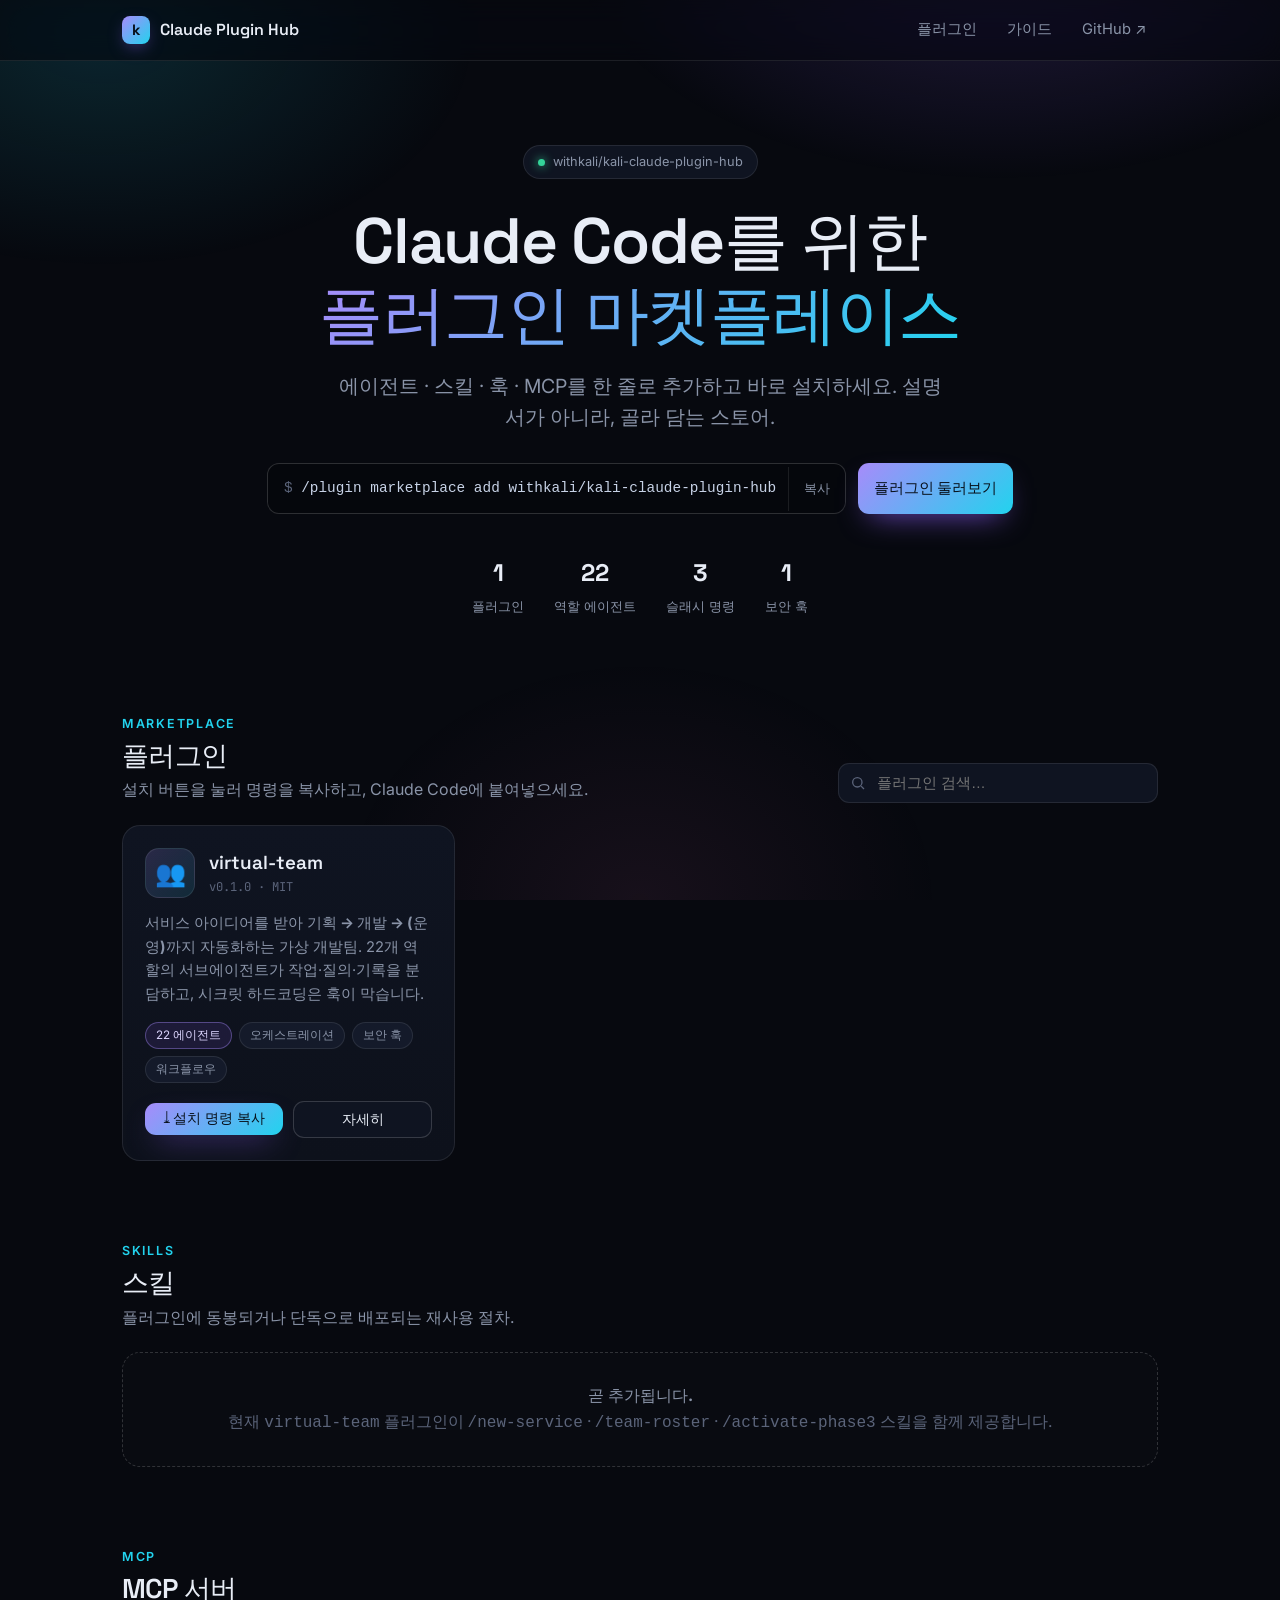
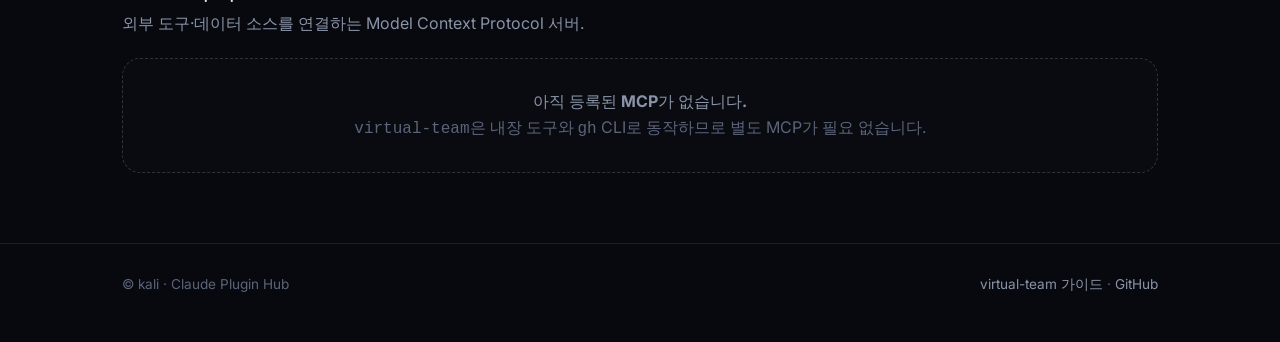
==== docs/index.html @ 9f3d1ddd "redesign docs into a polished plugin-marketplace site - shared dark store theme (hero, cards, badges" ====
<!DOCTYPE html>
<html lang="ko">
<head>
<meta charset="UTF-8" />
<meta name="viewport" content="width=device-width, initial-scale=1.0" />
<title>Claude Plugin Hub · kali</title>
<meta name="description" content="Claude Code용 플러그인 · 스킬 · MCP 마켓플레이스. 한 줄로 추가하고 바로 설치하세요." />
<link rel="preconnect" href="https://fonts.googleapis.com" />
<link rel="preconnect" href="https://fonts.gstatic.com" crossorigin />
<link href="https://fonts.googleapis.com/css2?family=Inter:wght@400;500;600&family=Space+Grotesk:wght@500;600;700&family=JetBrains+Mono:wght@400;500&display=swap" rel="stylesheet" />
<link rel="stylesheet" href="assets/styles.css" />
</head>
<body>

<nav class="nav">
  <div class="container nav-inner">
    <a class="brand" href="index.html"><span class="logo">k</span> Claude Plugin Hub</a>
    <div class="nav-links">
      <a href="#plugins">플러그인</a>
      <a href="virtual-team.html">가이드</a>
      <a href="https://github.com/withkali/kali-claude-plugin-hub" target="_blank" rel="noopener">GitHub ↗</a>
    </div>
  </div>
</nav>

<header class="hero">
  <div class="container">
    <span class="eyebrow"><span class="dot"></span> withkali/kali-claude-plugin-hub</span>
    <h1>Claude Code를 위한<br /><span class="grad">플러그인 마켓플레이스</span></h1>
    <p class="lead">에이전트 · 스킬 · 훅 · MCP를 한 줄로 추가하고 바로 설치하세요. 설명서가 아니라, 골라 담는 스토어.</p>
    <div class="hero-cta">
      <div class="cmd">
        <code>/plugin marketplace add withkali/kali-claude-plugin-hub</code>
        <button class="copy" data-copy="/plugin marketplace add withkali/kali-claude-plugin-hub">복사</button>
      </div>
      <a class="btn btn-primary" href="#plugins">플러그인 둘러보기</a>
    </div>
    <div class="stats">
      <div class="stat"><b>1</b><span>플러그인</span></div>
      <div class="stat"><b>22</b><span>역할 에이전트</span></div>
      <div class="stat"><b>3</b><span>슬래시 명령</span></div>
      <div class="stat"><b>1</b><span>보안 훅</span></div>
    </div>
  </div>
</header>

<main>
  <section class="block" id="plugins">
    <div class="container">
      <div class="section-head">
        <div>
          <div class="label">Marketplace</div>
          <h2>플러그인</h2>
          <p>설치 버튼을 눌러 명령을 복사하고, Claude Code에 붙여넣으세요.</p>
        </div>
        <div class="search">
          <svg width="16" height="16" viewBox="0 0 24 24" fill="none" stroke="currentColor" stroke-width="2"><circle cx="11" cy="11" r="7"/><path d="m21 21-4.3-4.3"/></svg>
          <input id="plugin-search" type="text" placeholder="플러그인 검색…" />
        </div>
      </div>

      <div class="grid">
        <article class="card" data-search="virtual-team 가상 개발팀 기획 디자인 개발 인프라 배포 테스트 장애 에이전트 오케스트레이션 보안">
          <div class="card-top">
            <div class="card-icon">👥</div>
            <div class="card-title">
              <span class="name">virtual-team</span>
              <span class="ver">v0.1.0 · MIT</span>
            </div>
          </div>
          <p class="desc">서비스 아이디어를 받아 <strong>기획 → 개발 → (운영)</strong>까지 자동화하는 가상 개발팀. 22개 역할의 서브에이전트가 작업·질의·기록을 분담하고, 시크릿 하드코딩은 훅이 막습니다.</p>
          <div class="tags">
            <span class="tag accent">22 에이전트</span>
            <span class="tag">오케스트레이션</span>
            <span class="tag">보안 훅</span>
            <span class="tag">워크플로우</span>
          </div>
          <div class="card-actions">
            <button class="btn btn-primary btn-sm" data-copy="/plugin install virtual-team@kali-claude-plugin-hub">⤓ 설치 명령 복사</button>
            <a class="btn btn-sm" href="virtual-team.html">자세히</a>
          </div>
        </article>
      </div>

      <div id="no-results" class="empty fade-hidden" style="margin-top:18px;">검색 결과가 없습니다.</div>
    </div>
  </section>

  <section class="block">
    <div class="container">
      <div class="section-head">
        <div>
          <div class="label">Skills</div>
          <h2>스킬</h2>
          <p>플러그인에 동봉되거나 단독으로 배포되는 재사용 절차.</p>
        </div>
      </div>
      <div class="empty"><b>곧 추가됩니다.</b><br />현재 <code>virtual-team</code> 플러그인이 <code>/new-service</code> · <code>/team-roster</code> · <code>/activate-phase3</code> 스킬을 함께 제공합니다.</div>
    </div>
  </section>

  <section class="block">
    <div class="container">
      <div class="section-head">
        <div>
          <div class="label">MCP</div>
          <h2>MCP 서버</h2>
          <p>외부 도구·데이터 소스를 연결하는 Model Context Protocol 서버.</p>
        </div>
      </div>
      <div class="empty"><b>아직 등록된 MCP가 없습니다.</b><br /><code>virtual-team</code>은 내장 도구와 <code>gh</code> CLI로 동작하므로 별도 MCP가 필요 없습니다.</div>
    </div>
  </section>
</main>

<footer>
  <div class="container footer-inner">
    <span>© kali · Claude Plugin Hub</span>
    <span><a href="virtual-team.html">virtual-team 가이드</a> · <a href="https://github.com/withkali/kali-claude-plugin-hub" target="_blank" rel="noopener">GitHub</a></span>
  </div>
</footer>

<script src="assets/app.js"></script>
</body>
</html>
---- docs/assets/styles.css ----
/* kali-claude-plugin-hub — marketplace theme */
:root {
  --bg: #07090f;
  --bg-soft: #0d111b;
  --surface: #0f1421;
  --surface-2: #141a2a;
  --border: rgba(255,255,255,0.09);
  --border-strong: rgba(255,255,255,0.16);
  --fg: #e8edf6;
  --muted: #8a94a8;
  --faint: #5b647a;
  --accent: #8b5cf6;
  --accent-2: #22d3ee;
  --accent-3: #f472b6;
  --grad: linear-gradient(135deg, #a78bfa 0%, #22d3ee 100%);
  --grad-soft: linear-gradient(135deg, rgba(167,139,250,.18), rgba(34,211,238,.12));
  --ok: #34d399;
  --radius: 18px;
  --radius-sm: 11px;
  --shadow: 0 18px 50px -20px rgba(0,0,0,.7);
  --maxw: 1080px;
  font-synthesis: none;
}

* { box-sizing: border-box; }
html { scroll-behavior: smooth; }
body {
  margin: 0;
  background: var(--bg);
  color: var(--fg);
  font-family: "Inter", -apple-system, BlinkMacSystemFont, "Segoe UI", Roboto, "Apple SD Gothic Neo", sans-serif;
  font-size: 16px;
  line-height: 1.6;
  -webkit-font-smoothing: antialiased;
  overflow-x: hidden;
}
/* ambient background glow */
body::before {
  content: "";
  position: fixed;
  inset: 0;
  z-index: -1;
  background:
    radial-gradient(720px 420px at 78% -8%, rgba(139,92,246,.22), transparent 60%),
    radial-gradient(680px 420px at 8% 4%, rgba(34,211,238,.14), transparent 55%),
    radial-gradient(500px 400px at 50% 100%, rgba(244,114,182,.07), transparent 60%);
}

a { color: inherit; text-decoration: none; }
h1, h2, h3 { font-family: "Space Grotesk", "Inter", sans-serif; font-weight: 600; letter-spacing: -.02em; line-height: 1.15; margin: 0; }
.container { max-width: var(--maxw); margin: 0 auto; padding: 0 22px; }

/* ---------- nav ---------- */
.nav {
  position: sticky; top: 0; z-index: 50;
  backdrop-filter: saturate(160%) blur(14px);
  background: rgba(7,9,15,.66);
  border-bottom: 1px solid var(--border);
}
.nav-inner { display: flex; align-items: center; gap: 18px; height: 60px; }
.brand { display: flex; align-items: center; gap: 10px; font-family: "Space Grotesk", sans-serif; font-weight: 600; }
.brand .logo {
  width: 28px; height: 28px; border-radius: 8px; background: var(--grad);
  display: grid; place-items: center; color: #08101a; font-weight: 800; font-size: 15px;
  box-shadow: 0 6px 18px -6px rgba(139,92,246,.7);
}
.nav-links { margin-left: auto; display: flex; gap: 6px; align-items: center; }
.nav-links a { color: var(--muted); padding: 8px 12px; border-radius: 9px; font-size: .92rem; transition: .15s; }
.nav-links a:hover { color: var(--fg); background: var(--surface); }

/* ---------- buttons ---------- */
.btn { display: inline-flex; align-items: center; gap: 8px; border: 1px solid var(--border-strong); background: var(--surface); color: var(--fg); padding: 10px 16px; border-radius: 11px; font-size: .92rem; font-weight: 500; cursor: pointer; transition: .16s; white-space: nowrap; }
.btn:hover { border-color: var(--accent); background: var(--surface-2); transform: translateY(-1px); }
.btn-primary { background: var(--grad); color: #07101a; border: none; font-weight: 700; box-shadow: 0 12px 30px -12px rgba(139,92,246,.8); }
.btn-primary:hover { filter: brightness(1.06); }
.btn-sm { padding: 7px 12px; font-size: .85rem; }

/* ---------- hero ---------- */
.hero { padding: 84px 0 56px; text-align: center; }
.eyebrow { display: inline-flex; align-items: center; gap: 8px; font-size: .8rem; color: var(--muted); border: 1px solid var(--border); background: var(--surface); padding: 6px 14px; border-radius: 999px; margin-bottom: 26px; }
.eyebrow .dot { width: 7px; height: 7px; border-radius: 50%; background: var(--ok); box-shadow: 0 0 10px var(--ok); }
.hero h1 { font-size: clamp(2.4rem, 6vw, 4rem); }
.hero h1 .grad { background: var(--grad); -webkit-background-clip: text; background-clip: text; color: transparent; }
.hero p.lead { color: var(--muted); font-size: clamp(1rem, 2.2vw, 1.22rem); max-width: 620px; margin: 18px auto 0; }
.hero-cta { display: flex; gap: 12px; justify-content: center; flex-wrap: wrap; margin-top: 30px; }

/* command box w/ copy */
.cmd { display: inline-flex; align-items: center; gap: 12px; background: #05070c; border: 1px solid var(--border-strong); border-radius: 12px; padding: 0 0 0 16px; font-family: "JetBrains Mono", ui-monospace, SFMono-Regular, Menlo, monospace; max-width: 100%; }
.cmd code { font-size: .9rem; color: #c7d2e6; white-space: nowrap; overflow: auto; padding: 13px 0; }
.cmd code::before { content: "$ "; color: var(--faint); }
.cmd .copy { flex: none; border: none; border-left: 1px solid var(--border); background: transparent; color: var(--muted); padding: 13px 15px; cursor: pointer; font-family: inherit; font-size: .82rem; border-radius: 0 12px 12px 0; transition: .15s; }
.cmd .copy:hover { color: var(--fg); background: var(--surface); }
.cmd .copy.copied { color: var(--ok); }
.cmd.block { display: flex; }
.cmd.block code { white-space: pre; }

.stats { display: flex; gap: 30px; justify-content: center; flex-wrap: wrap; margin-top: 40px; color: var(--muted); }
.stats .stat { text-align: center; }
.stats .stat b { display: block; font-family: "Space Grotesk", sans-serif; font-size: 1.5rem; color: var(--fg); }
.stats .stat span { font-size: .82rem; }

/* ---------- sections ---------- */
section.block { padding: 40px 0; }
.section-head { display: flex; align-items: end; justify-content: space-between; gap: 16px; margin-bottom: 22px; flex-wrap: wrap; }
.section-head .label { font-size: .78rem; letter-spacing: .14em; text-transform: uppercase; color: var(--accent-2); font-weight: 600; }
.section-head h2 { font-size: 1.7rem; margin-top: 6px; }
.section-head p { color: var(--muted); margin: 6px 0 0; }

/* search */
.search { position: relative; max-width: 320px; width: 100%; }
.search input { width: 100%; background: var(--surface); border: 1px solid var(--border); color: var(--fg); padding: 11px 14px 11px 38px; border-radius: 11px; font-size: .92rem; outline: none; transition: .15s; }
.search input:focus { border-color: var(--accent); }
.search svg { position: absolute; left: 12px; top: 50%; transform: translateY(-50%); color: var(--faint); }

/* ---------- card grid ---------- */
.grid { display: grid; grid-template-columns: repeat(auto-fill, minmax(300px, 1fr)); gap: 18px; }
.card {
  position: relative; display: flex; flex-direction: column;
  background: linear-gradient(180deg, var(--surface), var(--bg-soft));
  border: 1px solid var(--border); border-radius: var(--radius); padding: 22px;
  transition: .2s; overflow: hidden;
}
.card::before { content: ""; position: absolute; inset: 0 0 auto 0; height: 2px; background: var(--grad); opacity: 0; transition: .2s; }
.card:hover { transform: translateY(-4px); border-color: var(--border-strong); box-shadow: var(--shadow); }
.card:hover::before { opacity: 1; }
.card-top { display: flex; align-items: center; gap: 14px; margin-bottom: 14px; }
.card-icon { width: 50px; height: 50px; border-radius: 14px; display: grid; place-items: center; font-size: 25px; background: var(--grad-soft); border: 1px solid var(--border); flex: none; }
.card-title { display: flex; flex-direction: column; }
.card-title .name { font-family: "Space Grotesk", sans-serif; font-weight: 600; font-size: 1.18rem; }
.card-title .ver { font-size: .76rem; color: var(--faint); font-family: "JetBrains Mono", monospace; }
.card p.desc { color: var(--muted); font-size: .92rem; margin: 0 0 16px; flex: 1; }
.tags { display: flex; gap: 7px; flex-wrap: wrap; margin-bottom: 18px; }
.tag { font-size: .73rem; color: var(--muted); background: var(--surface-2); border: 1px solid var(--border); padding: 3px 10px; border-radius: 999px; }
.tag.accent { color: #ddd6fe; border-color: rgba(167,139,250,.4); background: rgba(139,92,246,.12); }
.card-actions { display: flex; gap: 10px; align-items: center; }
.card-actions .btn { flex: 1; justify-content: center; }

/* coming soon / empty */
.empty { border: 1px dashed var(--border-strong); border-radius: var(--radius); padding: 30px; text-align: center; color: var(--faint); background: rgba(255,255,255,.012); }
.empty b { color: var(--muted); }

/* ---------- detail page ---------- */
.listing { display: grid; grid-template-columns: 1fr 320px; gap: 36px; padding: 40px 0 60px; align-items: start; }
.listing-head { display: flex; gap: 18px; align-items: center; margin-bottom: 10px; }
.listing-head .card-icon { width: 64px; height: 64px; font-size: 32px; border-radius: 18px; }
.listing-head h1 { font-size: 2.1rem; }
.listing-head .ver { color: var(--faint); font-family: "JetBrains Mono", monospace; font-size: .85rem; }
.feature-grid { display: grid; grid-template-columns: repeat(auto-fit, minmax(220px,1fr)); gap: 14px; margin: 14px 0 6px; }
.feature { background: var(--surface); border: 1px solid var(--border); border-radius: var(--radius-sm); padding: 16px; }
.feature .fi { font-size: 20px; margin-bottom: 8px; display: block; }
.feature h4 { margin: 0 0 4px; font-size: .98rem; font-family: "Space Grotesk", sans-serif; }
.feature p { margin: 0; color: var(--muted); font-size: .86rem; }

.roles { display: grid; grid-template-columns: repeat(auto-fill, minmax(190px,1fr)); gap: 9px; }
.role { display: flex; align-items: center; gap: 9px; background: var(--surface); border: 1px solid var(--border); border-radius: 10px; padding: 9px 12px; font-size: .85rem; }
.role .m { margin-left: auto; font-size: .66rem; font-family: "JetBrains Mono", monospace; padding: 2px 7px; border-radius: 6px; border: 1px solid var(--border); color: var(--muted); }
.role .m.opus { color: #c4b5fd; border-color: rgba(167,139,250,.4); }
.role .m.sonnet { color: #7dd3fc; border-color: rgba(56,189,248,.35); }
.role .m.haiku { color: #6ee7b7; border-color: rgba(52,211,153,.35); }
.role.dim { opacity: .62; }

.cmd-row { display: flex; align-items: center; gap: 12px; padding: 12px 0; border-bottom: 1px solid var(--border); }
.cmd-row:last-child { border-bottom: none; }
.cmd-row code { font-family: "JetBrains Mono", monospace; font-size: .86rem; color: #c4b5fd; background: rgba(139,92,246,.1); padding: 3px 9px; border-radius: 6px; white-space: nowrap; }
.cmd-row span { color: var(--muted); font-size: .9rem; }

.sidebar { position: sticky; top: 80px; background: linear-gradient(180deg, var(--surface), var(--bg-soft)); border: 1px solid var(--border); border-radius: var(--radius); padding: 22px; }
.sidebar h3 { font-size: .78rem; letter-spacing: .12em; text-transform: uppercase; color: var(--accent-2); margin-bottom: 14px; }
.sidebar .cmd { display: flex; width: 100%; margin-bottom: 10px; }
.sidebar .cmd code { white-space: nowrap; overflow: auto; }
.facts { list-style: none; padding: 0; margin: 18px 0 0; border-top: 1px solid var(--border); }
.facts li { display: flex; justify-content: space-between; padding: 9px 0; font-size: .88rem; border-bottom: 1px solid var(--border); }
.facts li:last-child { border-bottom: none; }
.facts li span { color: var(--muted); }
.facts li b { font-weight: 600; }

.prose h2 { font-size: 1.45rem; margin: 36px 0 12px; }
.prose h3 { font-size: 1.05rem; margin: 22px 0 8px; color: var(--fg); }
.prose p { color: var(--cfg, #c2cad8); }
.prose ul { color: var(--muted); padding-left: 20px; }
.prose ul li { margin: 5px 0; }
.callout { border-left: 3px solid var(--accent); background: var(--grad-soft); border-radius: 0 12px 12px 0; padding: 12px 16px; color: #d7d0f5; font-size: .9rem; margin: 14px 0; }
.crumb { color: var(--muted); font-size: .88rem; margin: 22px 0 4px; }
.crumb a:hover { color: var(--fg); }

/* ---------- footer ---------- */
footer { border-top: 1px solid var(--border); padding: 30px 0 50px; color: var(--faint); font-size: .85rem; margin-top: 30px; }
.footer-inner { display: flex; justify-content: space-between; gap: 14px; flex-wrap: wrap; align-items: center; }
.footer-inner a { color: var(--muted); }
.footer-inner a:hover { color: var(--fg); }

/* ---------- responsive ---------- */
@media (max-width: 820px) {
  .listing { grid-template-columns: 1fr; }
  .sidebar { position: static; order: -1; }
  .hero { padding: 56px 0 40px; }
}
.fade-hidden { display: none !important; }
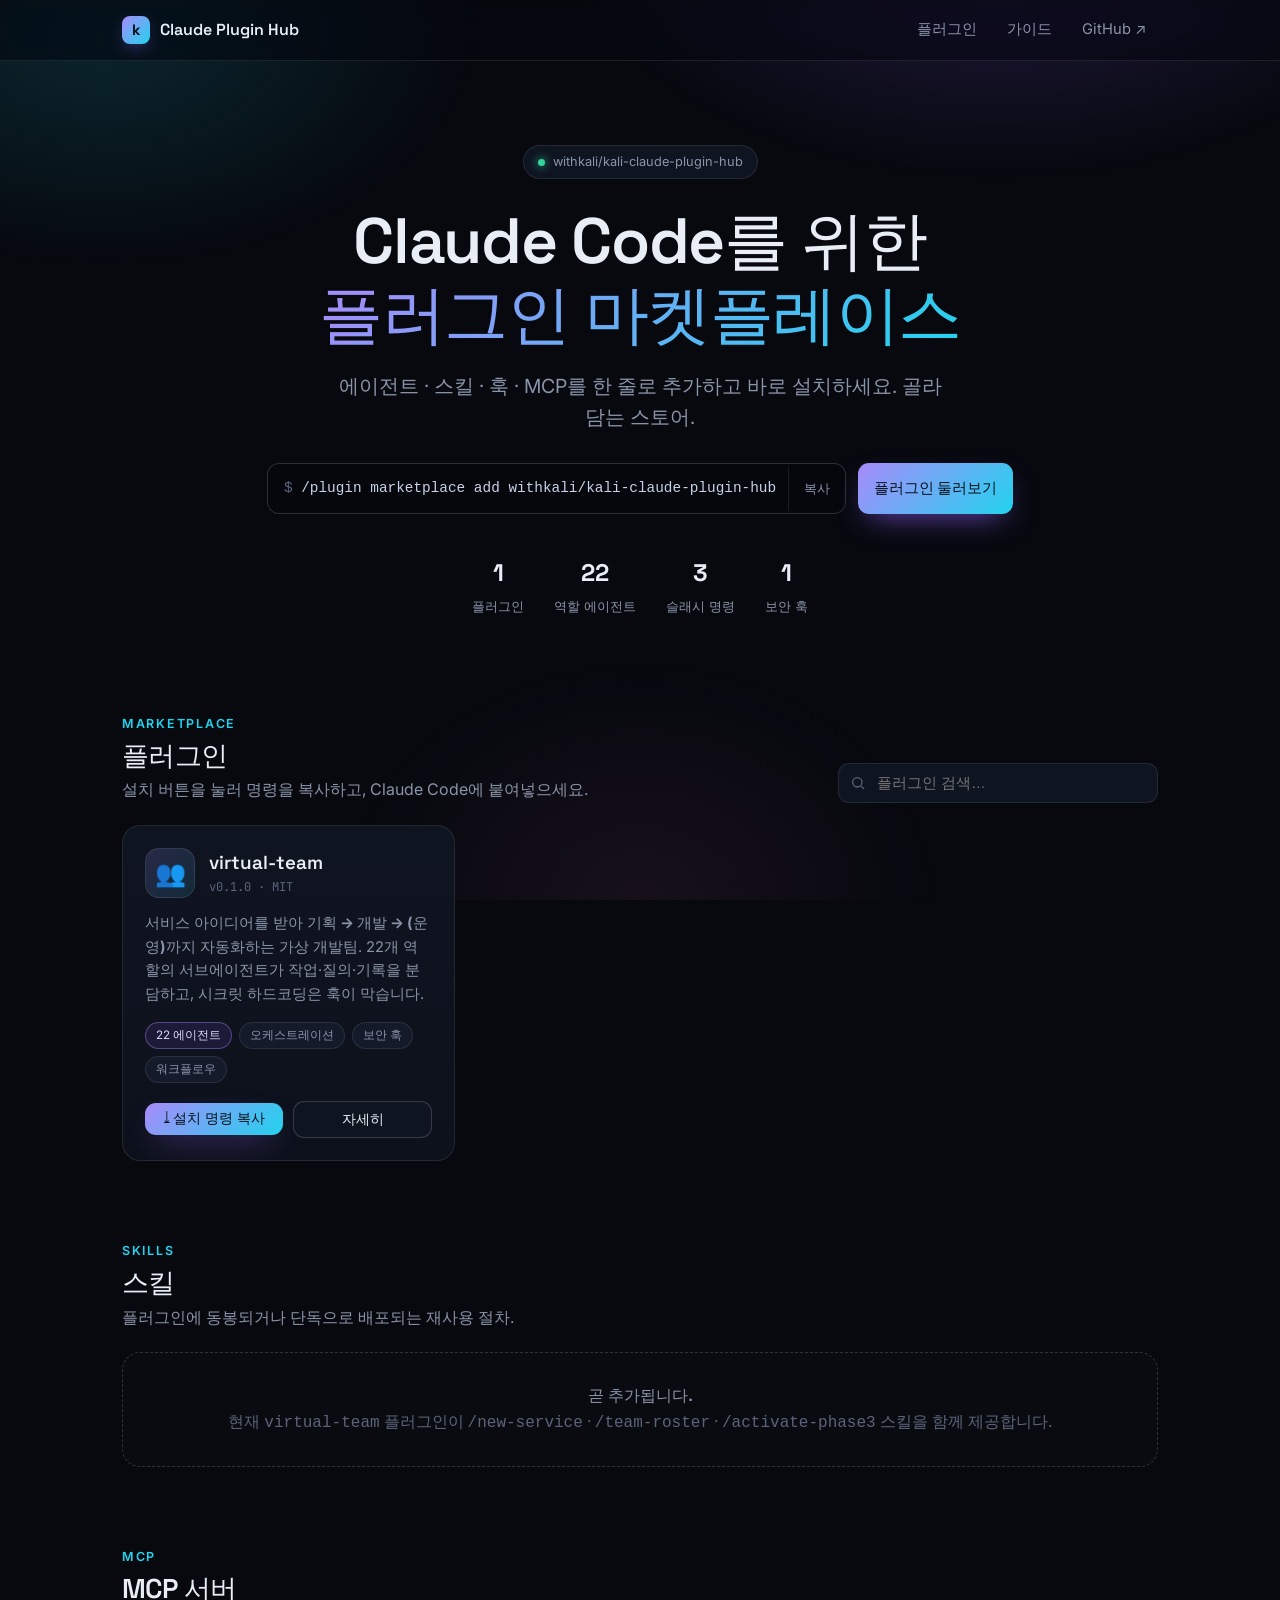
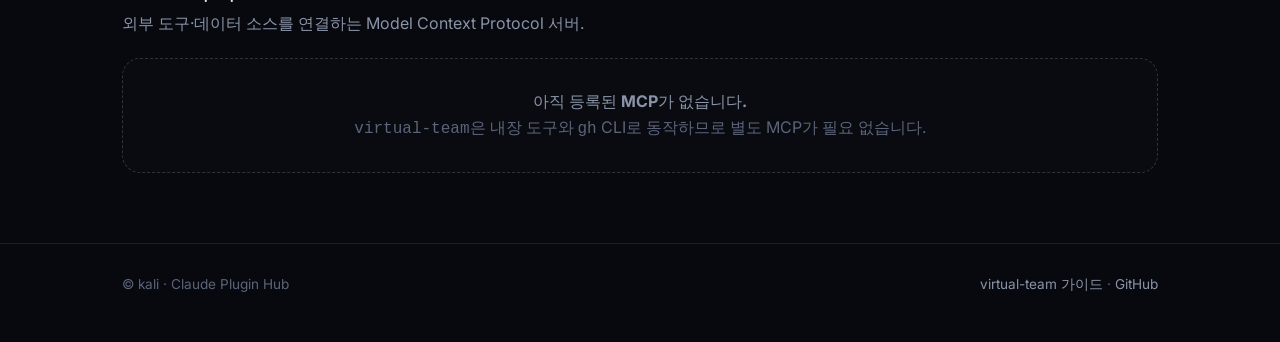
==== commit f8b8af57: "docs: remove redundant phrase from hero lead text Co-Authored-By: Claude Sonnet 4.6 <noreply@anthrop" ====
--- a/docs/index.html
+++ b/docs/index.html
@@ -27,7 +27,7 @@
   <div class="container">
     <span class="eyebrow"><span class="dot"></span> withkali/kali-claude-plugin-hub</span>
     <h1>Claude Code를 위한<br /><span class="grad">플러그인 마켓플레이스</span></h1>
-    <p class="lead">에이전트 · 스킬 · 훅 · MCP를 한 줄로 추가하고 바로 설치하세요. 설명서가 아니라, 골라 담는 스토어.</p>
+    <p class="lead">에이전트 · 스킬 · 훅 · MCP를 한 줄로 추가하고 바로 설치하세요. 골라 담는 스토어.</p>
     <div class="hero-cta">
       <div class="cmd">
         <code>/plugin marketplace add withkali/kali-claude-plugin-hub</code>
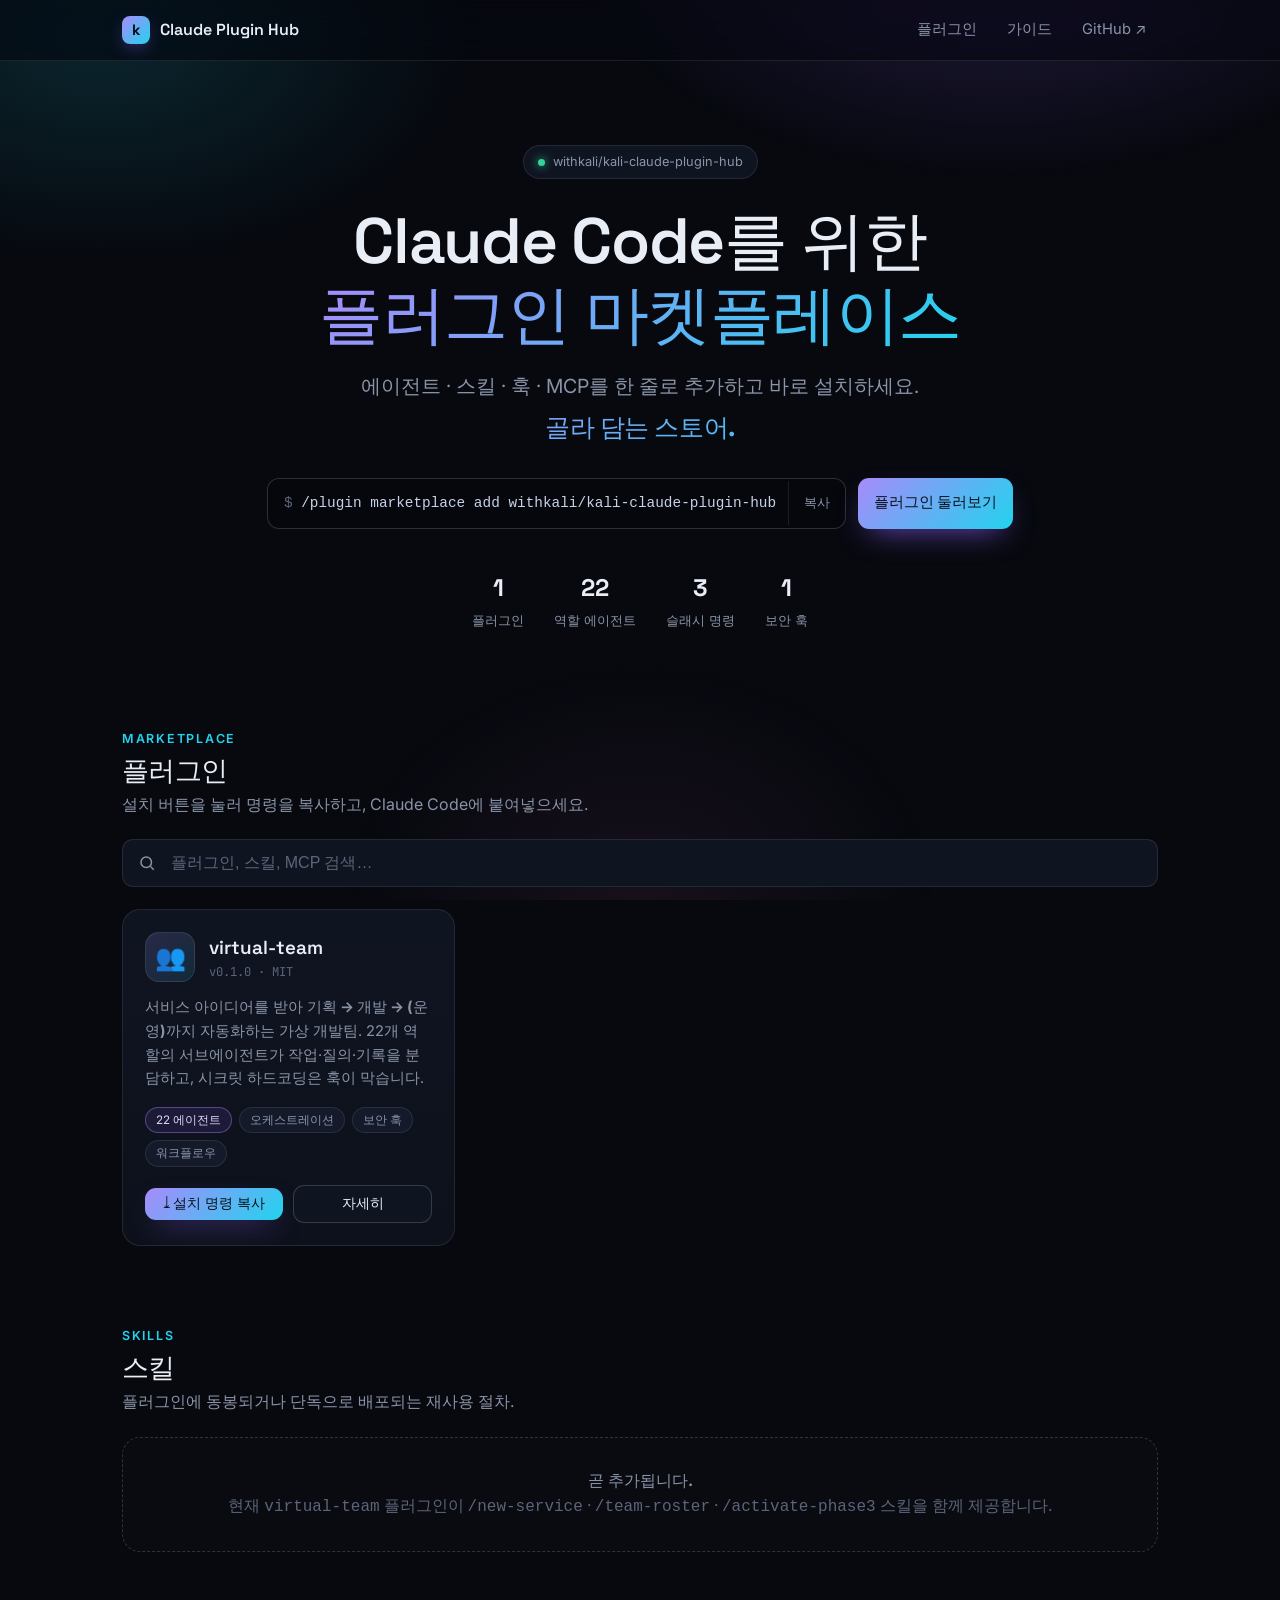
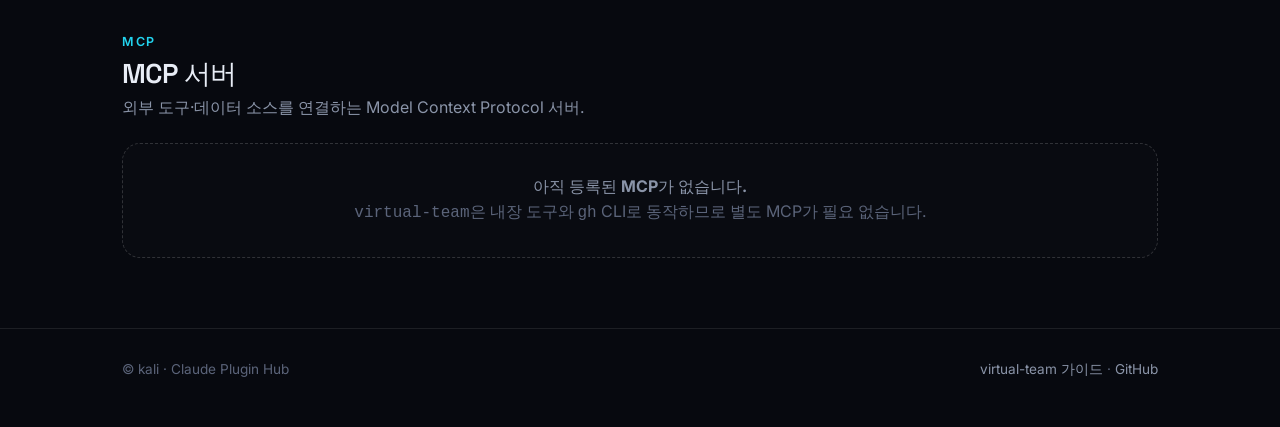
==== commit 13eccd54: "docs: emphasize tagline on new line, move search to full-width bar above grid Co-Authored-By: Claude" ====
--- a/docs/index.html
+++ b/docs/index.html
@@ -27,7 +27,8 @@
   <div class="container">
     <span class="eyebrow"><span class="dot"></span> withkali/kali-claude-plugin-hub</span>
     <h1>Claude Code를 위한<br /><span class="grad">플러그인 마켓플레이스</span></h1>
-    <p class="lead">에이전트 · 스킬 · 훅 · MCP를 한 줄로 추가하고 바로 설치하세요. 골라 담는 스토어.</p>
+    <p class="lead">에이전트 · 스킬 · 훅 · MCP를 한 줄로 추가하고 바로 설치하세요.</p>
+    <p class="lead-store">골라 담는 스토어.</p>
     <div class="hero-cta">
       <div class="cmd">
         <code>/plugin marketplace add withkali/kali-claude-plugin-hub</code>
@@ -53,10 +54,11 @@
           <h2>플러그인</h2>
           <p>설치 버튼을 눌러 명령을 복사하고, Claude Code에 붙여넣으세요.</p>
         </div>
-        <div class="search">
-          <svg width="16" height="16" viewBox="0 0 24 24" fill="none" stroke="currentColor" stroke-width="2"><circle cx="11" cy="11" r="7"/><path d="m21 21-4.3-4.3"/></svg>
-          <input id="plugin-search" type="text" placeholder="플러그인 검색…" />
-        </div>
+      </div>
+
+      <div class="search-bar">
+        <svg width="18" height="18" viewBox="0 0 24 24" fill="none" stroke="currentColor" stroke-width="2"><circle cx="11" cy="11" r="7"/><path d="m21 21-4.3-4.3"/></svg>
+        <input id="plugin-search" type="text" placeholder="플러그인, 스킬, MCP 검색…" />
       </div>
 
       <div class="grid">
--- a/docs/assets/styles.css
+++ b/docs/assets/styles.css
@@ -82,6 +82,7 @@
 .hero h1 { font-size: clamp(2.4rem, 6vw, 4rem); }
 .hero h1 .grad { background: var(--grad); -webkit-background-clip: text; background-clip: text; color: transparent; }
 .hero p.lead { color: var(--muted); font-size: clamp(1rem, 2.2vw, 1.22rem); max-width: 620px; margin: 18px auto 0; }
+.lead-store { font-family: "Space Grotesk", sans-serif; font-weight: 700; font-size: clamp(1.15rem, 2.6vw, 1.55rem); letter-spacing: -.02em; background: var(--grad); -webkit-background-clip: text; background-clip: text; color: transparent; max-width: 620px; margin: 6px auto 0; }
 .hero-cta { display: flex; gap: 12px; justify-content: center; flex-wrap: wrap; margin-top: 30px; }
 
 /* command box w/ copy */
@@ -106,11 +107,18 @@
 .section-head h2 { font-size: 1.7rem; margin-top: 6px; }
 .section-head p { color: var(--muted); margin: 6px 0 0; }
 
-/* search */
+/* search — inline (legacy, kept for other uses) */
 .search { position: relative; max-width: 320px; width: 100%; }
 .search input { width: 100%; background: var(--surface); border: 1px solid var(--border); color: var(--fg); padding: 11px 14px 11px 38px; border-radius: 11px; font-size: .92rem; outline: none; transition: .15s; }
 .search input:focus { border-color: var(--accent); }
 .search svg { position: absolute; left: 12px; top: 50%; transform: translateY(-50%); color: var(--faint); }
+
+/* search-bar — full-width row above grid */
+.search-bar { position: relative; width: 100%; margin-bottom: 22px; }
+.search-bar input { width: 100%; background: var(--surface); border: 1px solid var(--border); color: var(--fg); padding: 14px 18px 14px 48px; border-radius: var(--radius-sm); font-size: 1rem; outline: none; transition: .15s; }
+.search-bar input:focus { border-color: var(--accent); box-shadow: 0 0 0 3px rgba(139,92,246,.15); }
+.search-bar input::placeholder { color: var(--faint); }
+.search-bar svg { position: absolute; left: 16px; top: 50%; transform: translateY(-50%); color: var(--muted); pointer-events: none; }
 
 /* ---------- card grid ---------- */
 .grid { display: grid; grid-template-columns: repeat(auto-fill, minmax(300px, 1fr)); gap: 18px; }
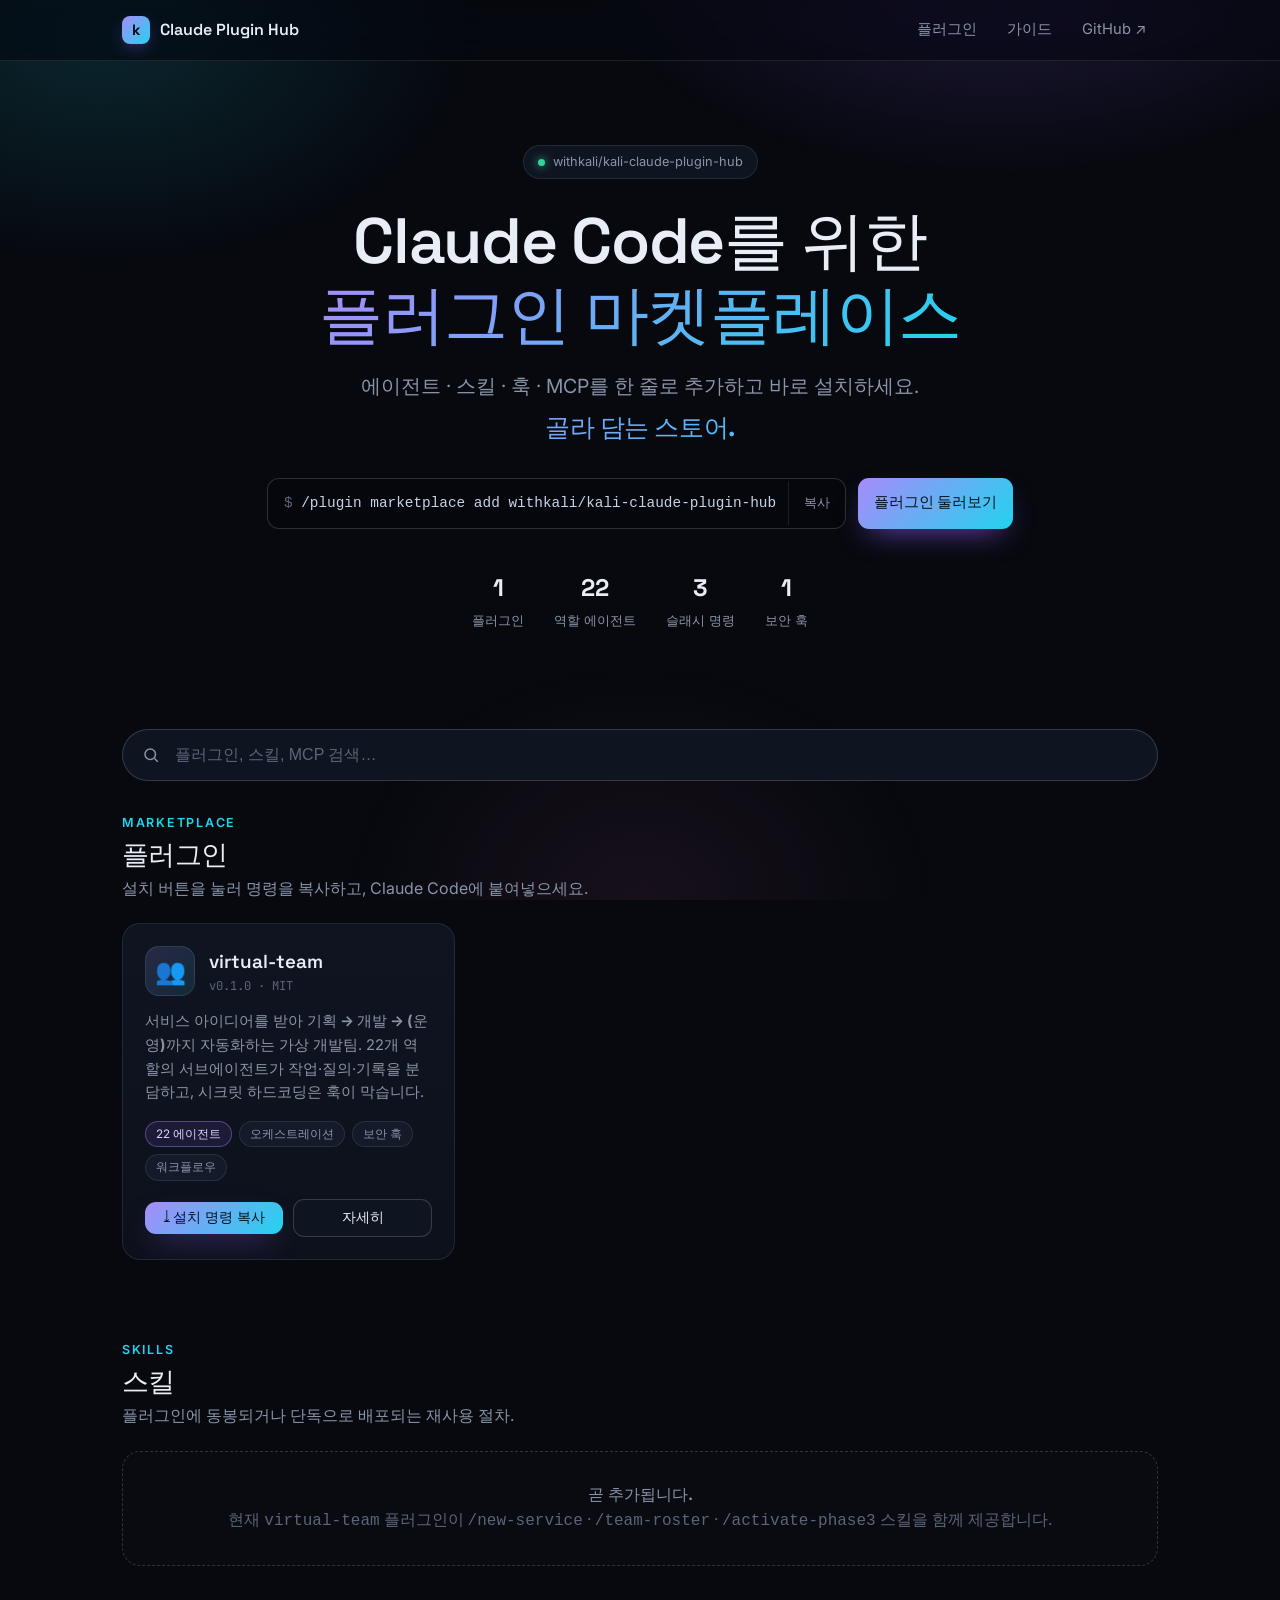
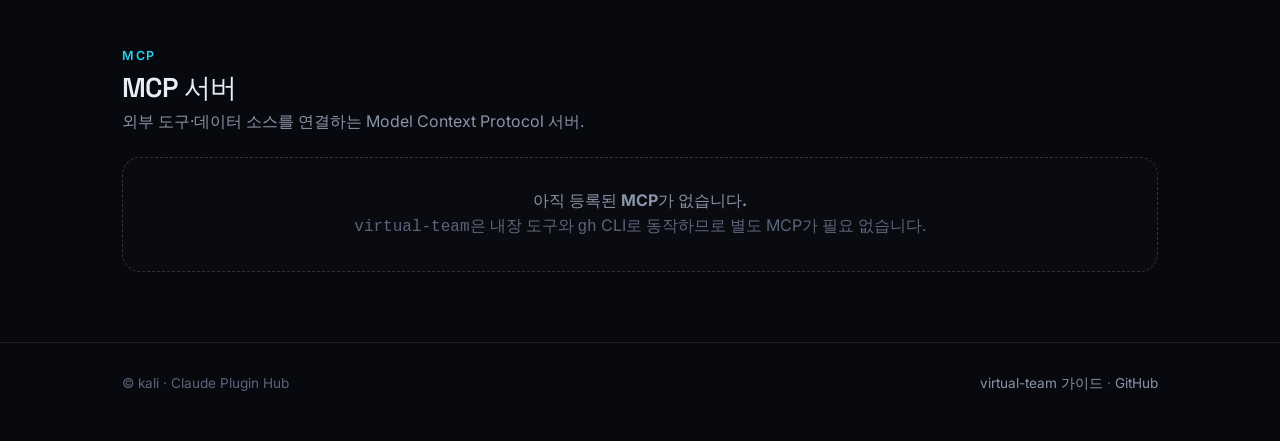
==== commit a121f867: "docs: move search above Marketplace label, full pill shape Co-Authored-By: Claude Sonnet 4.6 <norepl" ====
--- a/docs/index.html
+++ b/docs/index.html
@@ -48,17 +48,17 @@
 <main>
   <section class="block" id="plugins">
     <div class="container">
+      <div class="search-bar">
+        <svg width="18" height="18" viewBox="0 0 24 24" fill="none" stroke="currentColor" stroke-width="2"><circle cx="11" cy="11" r="7"/><path d="m21 21-4.3-4.3"/></svg>
+        <input id="plugin-search" type="text" placeholder="플러그인, 스킬, MCP 검색…" />
+      </div>
+
       <div class="section-head">
         <div>
           <div class="label">Marketplace</div>
           <h2>플러그인</h2>
           <p>설치 버튼을 눌러 명령을 복사하고, Claude Code에 붙여넣으세요.</p>
         </div>
-      </div>
-
-      <div class="search-bar">
-        <svg width="18" height="18" viewBox="0 0 24 24" fill="none" stroke="currentColor" stroke-width="2"><circle cx="11" cy="11" r="7"/><path d="m21 21-4.3-4.3"/></svg>
-        <input id="plugin-search" type="text" placeholder="플러그인, 스킬, MCP 검색…" />
       </div>
 
       <div class="grid">
--- a/docs/assets/styles.css
+++ b/docs/assets/styles.css
@@ -113,12 +113,12 @@
 .search input:focus { border-color: var(--accent); }
 .search svg { position: absolute; left: 12px; top: 50%; transform: translateY(-50%); color: var(--faint); }
 
-/* search-bar — full-width row above grid */
-.search-bar { position: relative; width: 100%; margin-bottom: 22px; }
-.search-bar input { width: 100%; background: var(--surface); border: 1px solid var(--border); color: var(--fg); padding: 14px 18px 14px 48px; border-radius: var(--radius-sm); font-size: 1rem; outline: none; transition: .15s; }
-.search-bar input:focus { border-color: var(--accent); box-shadow: 0 0 0 3px rgba(139,92,246,.15); }
+/* search-bar — full-width pill above section */
+.search-bar { position: relative; width: 100%; margin-bottom: 32px; }
+.search-bar input { width: 100%; background: var(--surface); border: 1px solid var(--border-strong); color: var(--fg); padding: 16px 24px 16px 52px; border-radius: 999px; font-size: 1rem; outline: none; transition: .18s; }
+.search-bar input:focus { border-color: var(--accent); box-shadow: 0 0 0 4px rgba(139,92,246,.15); }
 .search-bar input::placeholder { color: var(--faint); }
-.search-bar svg { position: absolute; left: 16px; top: 50%; transform: translateY(-50%); color: var(--muted); pointer-events: none; }
+.search-bar svg { position: absolute; left: 20px; top: 50%; transform: translateY(-50%); color: var(--muted); pointer-events: none; }
 
 /* ---------- card grid ---------- */
 .grid { display: grid; grid-template-columns: repeat(auto-fill, minmax(300px, 1fr)); gap: 18px; }
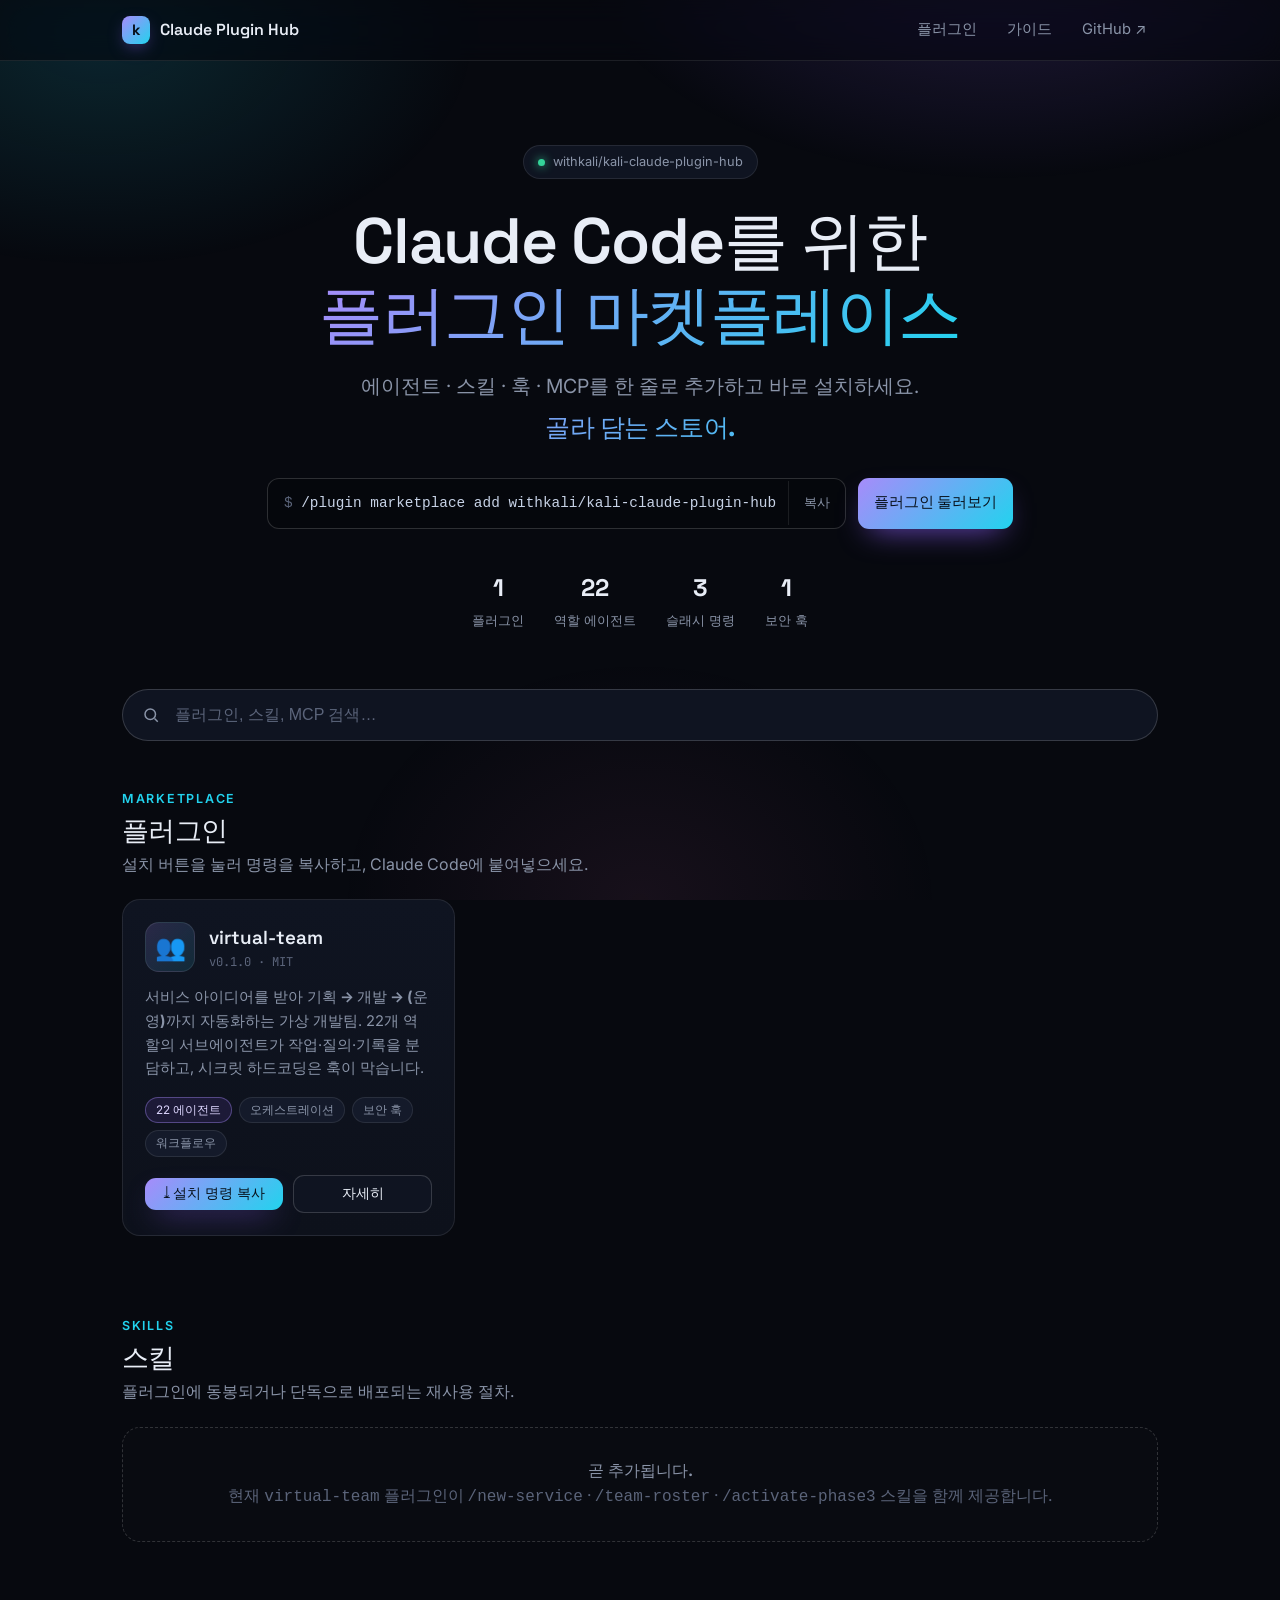
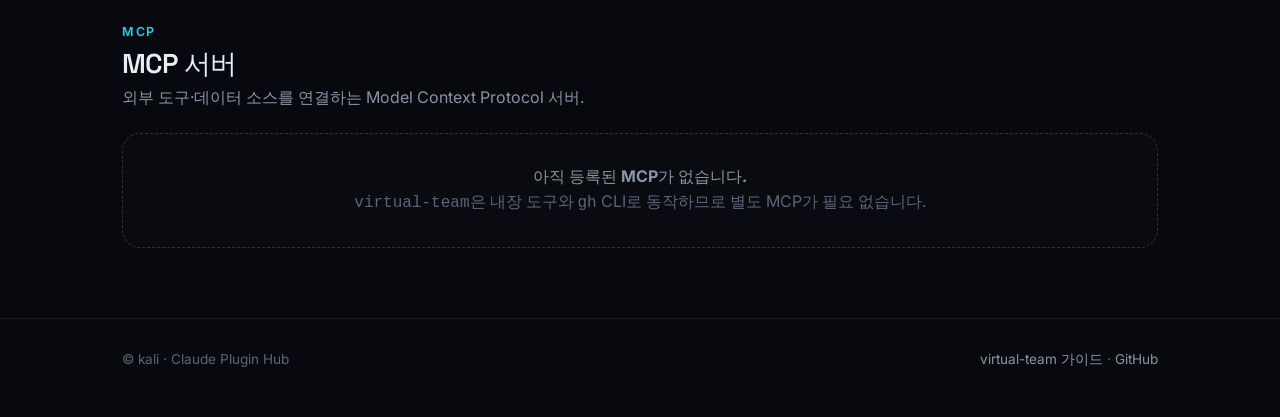
==== commit 1a718b23: "docs: move search outside section, between hero and plugins Co-Authored-By: Claude Sonnet 4.6 <norep" ====
--- a/docs/index.html
+++ b/docs/index.html
@@ -45,14 +45,18 @@
   </div>
 </header>
 
+<div class="search-section">
+  <div class="container">
+    <div class="search-bar">
+      <svg width="18" height="18" viewBox="0 0 24 24" fill="none" stroke="currentColor" stroke-width="2"><circle cx="11" cy="11" r="7"/><path d="m21 21-4.3-4.3"/></svg>
+      <input id="plugin-search" type="text" placeholder="플러그인, 스킬, MCP 검색…" />
+    </div>
+  </div>
+</div>
+
 <main>
   <section class="block" id="plugins">
     <div class="container">
-      <div class="search-bar">
-        <svg width="18" height="18" viewBox="0 0 24 24" fill="none" stroke="currentColor" stroke-width="2"><circle cx="11" cy="11" r="7"/><path d="m21 21-4.3-4.3"/></svg>
-        <input id="plugin-search" type="text" placeholder="플러그인, 스킬, MCP 검색…" />
-      </div>
-
       <div class="section-head">
         <div>
           <div class="label">Marketplace</div>
--- a/docs/assets/styles.css
+++ b/docs/assets/styles.css
@@ -113,8 +113,11 @@
 .search input:focus { border-color: var(--accent); }
 .search svg { position: absolute; left: 12px; top: 50%; transform: translateY(-50%); color: var(--faint); }
 
-/* search-bar — full-width pill above section */
-.search-bar { position: relative; width: 100%; margin-bottom: 32px; }
+/* search-section — sits between hero and main, outside any section */
+.search-section { padding: 0 0 8px; }
+
+/* search-bar — full-width pill */
+.search-bar { position: relative; width: 100%; margin-bottom: 0; }
 .search-bar input { width: 100%; background: var(--surface); border: 1px solid var(--border-strong); color: var(--fg); padding: 16px 24px 16px 52px; border-radius: 999px; font-size: 1rem; outline: none; transition: .18s; }
 .search-bar input:focus { border-color: var(--accent); box-shadow: 0 0 0 4px rgba(139,92,246,.15); }
 .search-bar input::placeholder { color: var(--faint); }
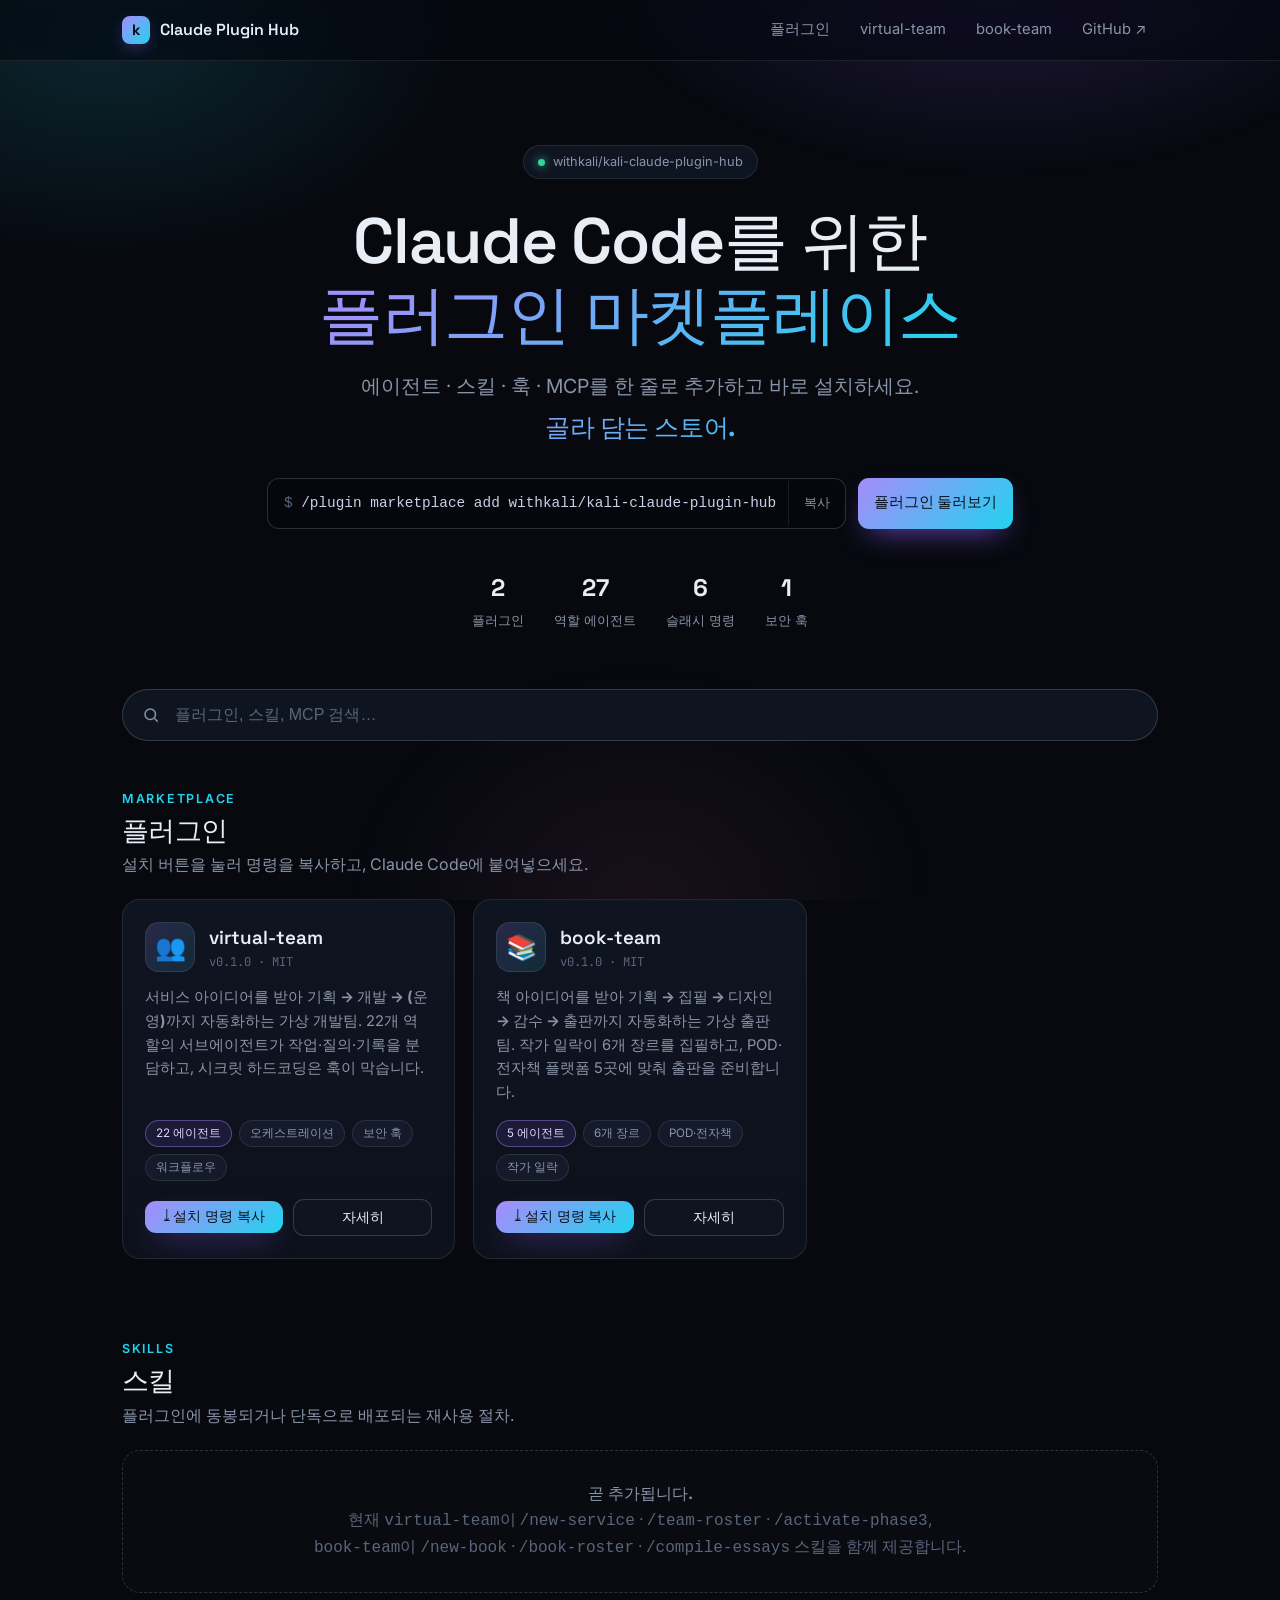
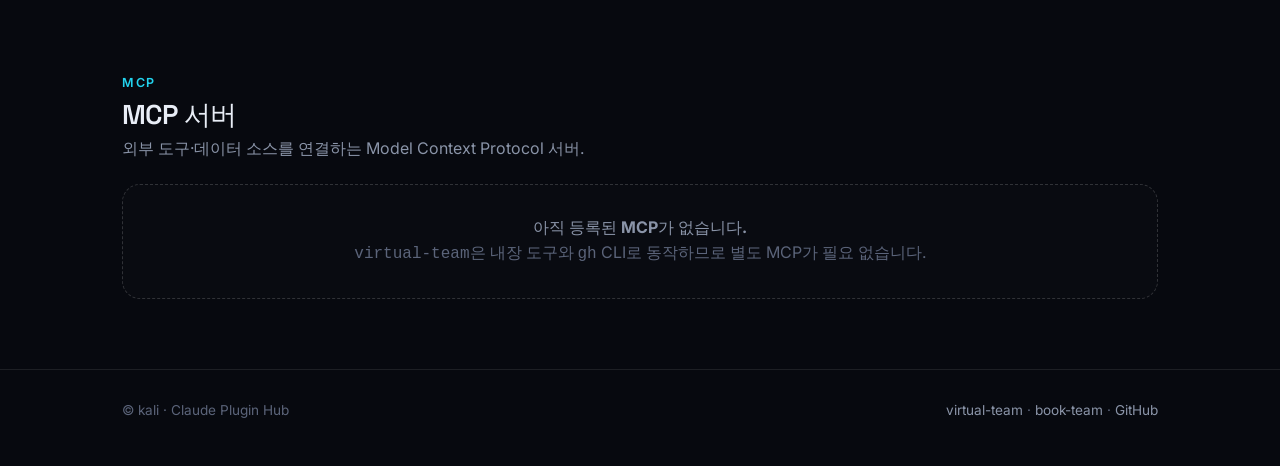
==== commit c134111c: "feat: add book-team plugin — virtual publishing team with 5 agents - 5 role agents: planner, writer " ====
--- a/docs/index.html
+++ b/docs/index.html
@@ -17,7 +17,8 @@
     <a class="brand" href="index.html"><span class="logo">k</span> Claude Plugin Hub</a>
     <div class="nav-links">
       <a href="#plugins">플러그인</a>
-      <a href="virtual-team.html">가이드</a>
+      <a href="virtual-team.html">virtual-team</a>
+      <a href="book-team.html">book-team</a>
       <a href="https://github.com/withkali/kali-claude-plugin-hub" target="_blank" rel="noopener">GitHub ↗</a>
     </div>
   </div>
@@ -37,9 +38,9 @@
       <a class="btn btn-primary" href="#plugins">플러그인 둘러보기</a>
     </div>
     <div class="stats">
-      <div class="stat"><b>1</b><span>플러그인</span></div>
-      <div class="stat"><b>22</b><span>역할 에이전트</span></div>
-      <div class="stat"><b>3</b><span>슬래시 명령</span></div>
+      <div class="stat"><b>2</b><span>플러그인</span></div>
+      <div class="stat"><b>27</b><span>역할 에이전트</span></div>
+      <div class="stat"><b>6</b><span>슬래시 명령</span></div>
       <div class="stat"><b>1</b><span>보안 훅</span></div>
     </div>
   </div>
@@ -86,6 +87,27 @@
             <a class="btn btn-sm" href="virtual-team.html">자세히</a>
           </div>
         </article>
+
+        <article class="card" data-search="book-team 가상 출판팀 책 집필 소설 에세이 여행기 평론 출판 POD 전자책 일락 기획 디자인 감수">
+          <div class="card-top">
+            <div class="card-icon">📚</div>
+            <div class="card-title">
+              <span class="name">book-team</span>
+              <span class="ver">v0.1.0 · MIT</span>
+            </div>
+          </div>
+          <p class="desc">책 아이디어를 받아 <strong>기획 → 집필 → 디자인 → 감수 → 출판</strong>까지 자동화하는 가상 출판팀. 작가 <em>일락</em>이 6개 장르를 집필하고, POD·전자책 플랫폼 5곳에 맞춰 출판을 준비합니다.</p>
+          <div class="tags">
+            <span class="tag accent">5 에이전트</span>
+            <span class="tag">6개 장르</span>
+            <span class="tag">POD·전자책</span>
+            <span class="tag">작가 일락</span>
+          </div>
+          <div class="card-actions">
+            <button class="btn btn-primary btn-sm" data-copy="/plugin install book-team@kali-claude-plugin-hub">⤓ 설치 명령 복사</button>
+            <a class="btn btn-sm" href="book-team.html">자세히</a>
+          </div>
+        </article>
       </div>
 
       <div id="no-results" class="empty fade-hidden" style="margin-top:18px;">검색 결과가 없습니다.</div>
@@ -101,7 +123,10 @@
           <p>플러그인에 동봉되거나 단독으로 배포되는 재사용 절차.</p>
         </div>
       </div>
-      <div class="empty"><b>곧 추가됩니다.</b><br />현재 <code>virtual-team</code> 플러그인이 <code>/new-service</code> · <code>/team-roster</code> · <code>/activate-phase3</code> 스킬을 함께 제공합니다.</div>
+      <div class="empty"><b>곧 추가됩니다.</b><br />
+        현재 <code>virtual-team</code>이 <code>/new-service</code> · <code>/team-roster</code> · <code>/activate-phase3</code>,<br />
+        <code>book-team</code>이 <code>/new-book</code> · <code>/book-roster</code> · <code>/compile-essays</code> 스킬을 함께 제공합니다.
+      </div>
     </div>
   </section>
 
@@ -122,7 +147,7 @@
 <footer>
   <div class="container footer-inner">
     <span>© kali · Claude Plugin Hub</span>
-    <span><a href="virtual-team.html">virtual-team 가이드</a> · <a href="https://github.com/withkali/kali-claude-plugin-hub" target="_blank" rel="noopener">GitHub</a></span>
+    <span><a href="virtual-team.html">virtual-team</a> · <a href="book-team.html">book-team</a> · <a href="https://github.com/withkali/kali-claude-plugin-hub" target="_blank" rel="noopener">GitHub</a></span>
   </div>
 </footer>
 
--- a/docs/assets/styles.css
+++ b/docs/assets/styles.css
@@ -194,6 +194,14 @@
 .crumb { color: var(--muted); font-size: .88rem; margin: 22px 0 4px; }
 .crumb a:hover { color: var(--fg); }
 
+/* ---------- genre table ---------- */
+.genre-table { width: 100%; border-collapse: collapse; margin: 14px 0; font-size: .9rem; }
+.genre-table th { text-align: left; padding: 8px 12px; border-bottom: 1px solid var(--border); color: var(--muted); font-weight: 600; }
+.genre-table td { padding: 9px 12px; border-bottom: 1px solid rgba(255,255,255,.05); color: var(--muted); }
+.genre-table td:first-child { color: var(--faint); width: 2rem; }
+.genre-table td:nth-child(2) { color: var(--fg); }
+.genre-table tr:last-child td { border-bottom: none; }
+
 /* ---------- footer ---------- */
 footer { border-top: 1px solid var(--border); padding: 30px 0 50px; color: var(--faint); font-size: .85rem; margin-top: 30px; }
 .footer-inner { display: flex; justify-content: space-between; gap: 14px; flex-wrap: wrap; align-items: center; }
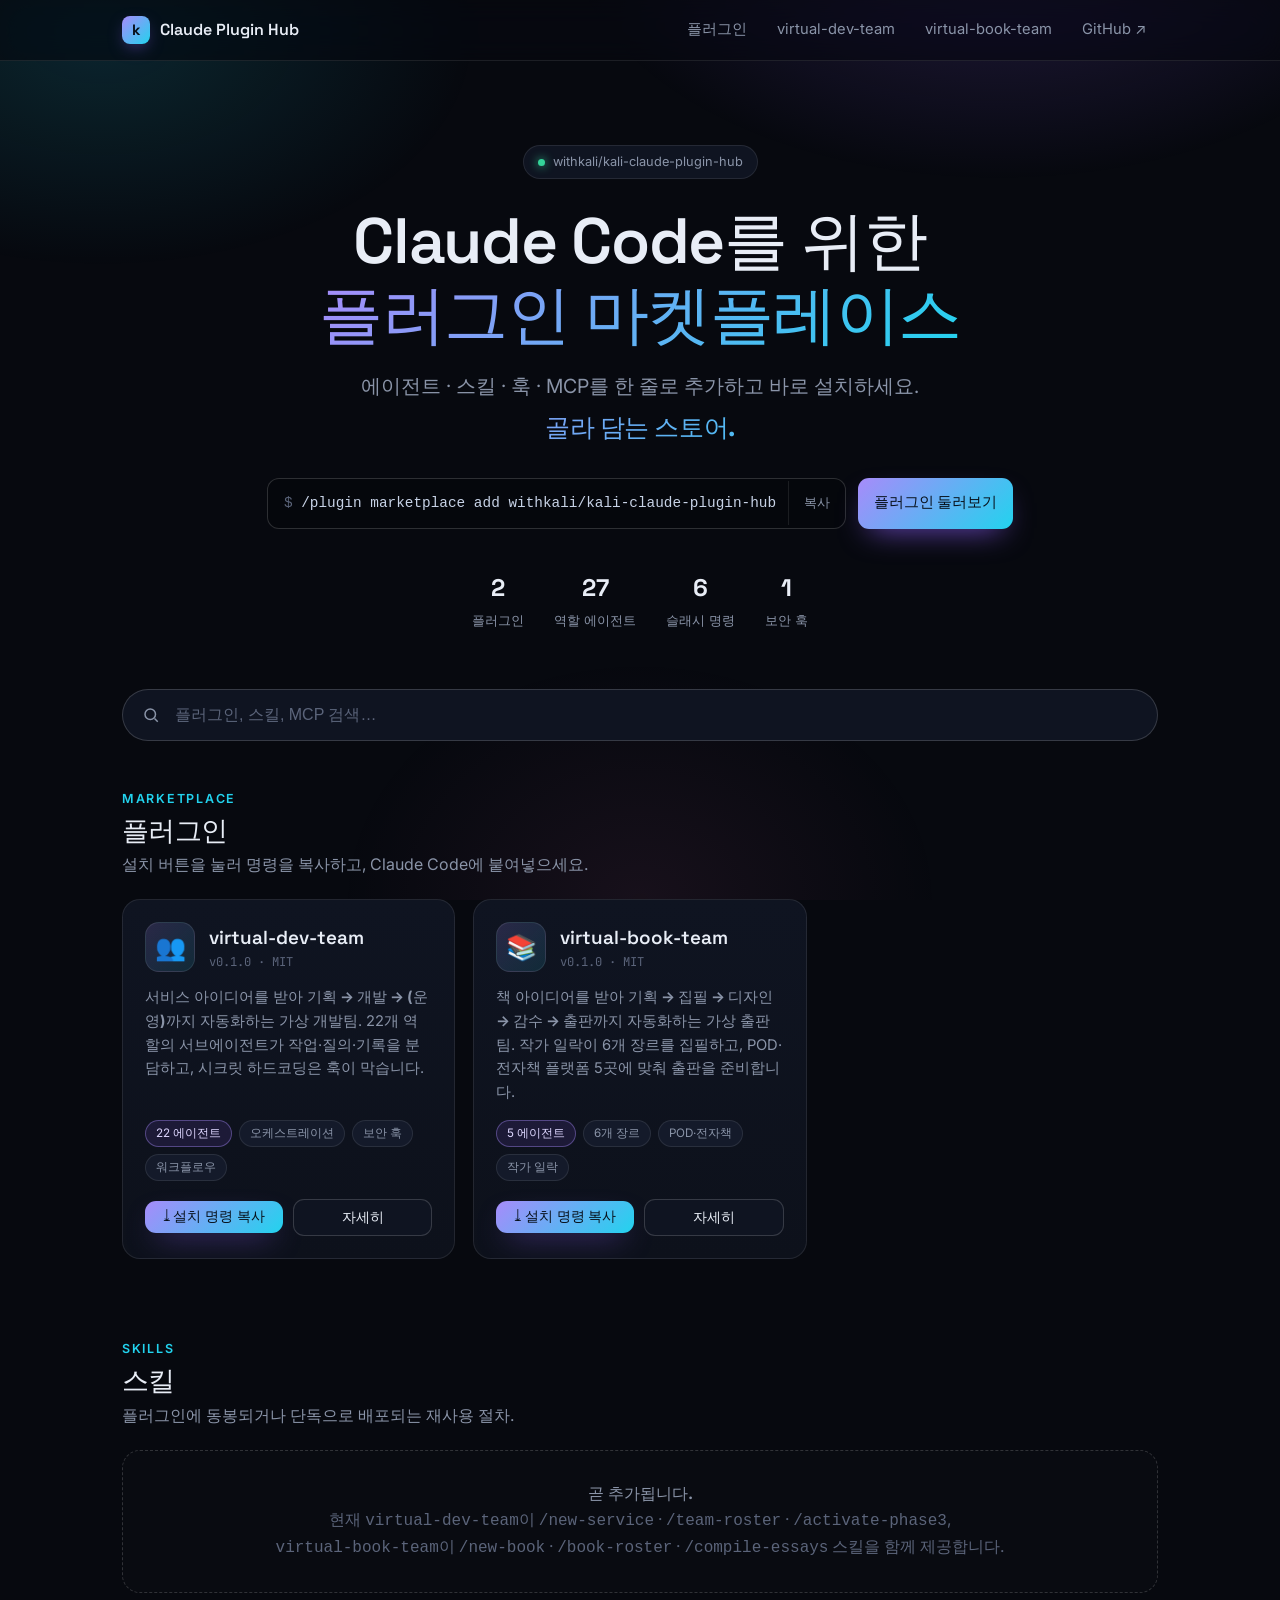
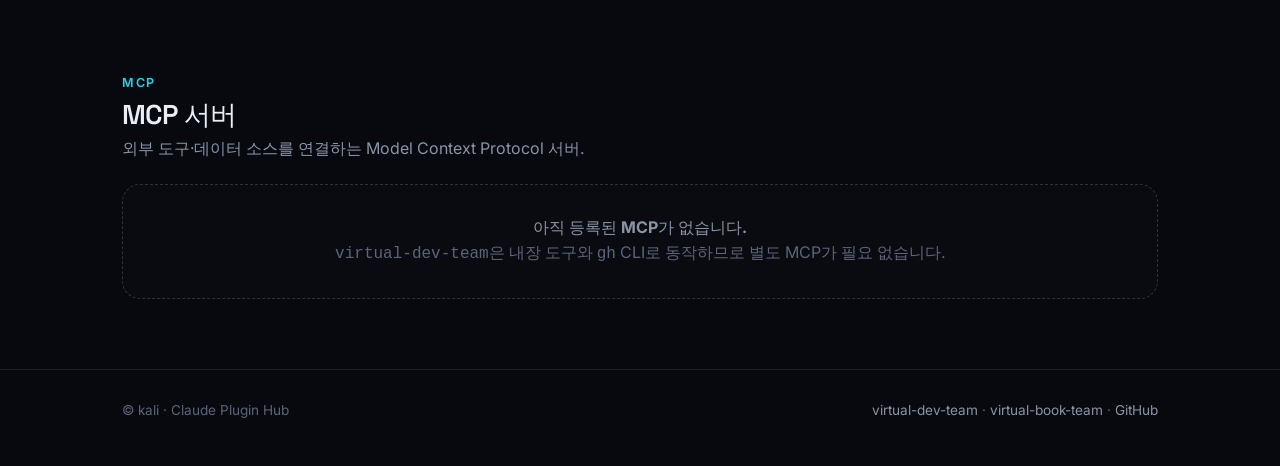
==== commit 11c1962e: "rename: virtual-team→virtual-dev-team, book-team→virtual-book-team - git mv for all plugin directori" ====
--- a/docs/index.html
+++ b/docs/index.html
@@ -17,8 +17,8 @@
     <a class="brand" href="index.html"><span class="logo">k</span> Claude Plugin Hub</a>
     <div class="nav-links">
       <a href="#plugins">플러그인</a>
-      <a href="virtual-team.html">virtual-team</a>
-      <a href="book-team.html">book-team</a>
+      <a href="virtual-dev-team.html">virtual-dev-team</a>
+      <a href="virtual-book-team.html">virtual-book-team</a>
       <a href="https://github.com/withkali/kali-claude-plugin-hub" target="_blank" rel="noopener">GitHub ↗</a>
     </div>
   </div>
@@ -67,11 +67,11 @@
       </div>
 
       <div class="grid">
-        <article class="card" data-search="virtual-team 가상 개발팀 기획 디자인 개발 인프라 배포 테스트 장애 에이전트 오케스트레이션 보안">
+        <article class="card" data-search="virtual-dev-team 가상 개발팀 기획 디자인 개발 인프라 배포 테스트 장애 에이전트 오케스트레이션 보안">
           <div class="card-top">
             <div class="card-icon">👥</div>
             <div class="card-title">
-              <span class="name">virtual-team</span>
+              <span class="name">virtual-dev-team</span>
               <span class="ver">v0.1.0 · MIT</span>
             </div>
           </div>
@@ -83,16 +83,16 @@
             <span class="tag">워크플로우</span>
           </div>
           <div class="card-actions">
-            <button class="btn btn-primary btn-sm" data-copy="/plugin install virtual-team@kali-claude-plugin-hub">⤓ 설치 명령 복사</button>
-            <a class="btn btn-sm" href="virtual-team.html">자세히</a>
+            <button class="btn btn-primary btn-sm" data-copy="/plugin install virtual-dev-team@kali-claude-plugin-hub">⤓ 설치 명령 복사</button>
+            <a class="btn btn-sm" href="virtual-dev-team.html">자세히</a>
           </div>
         </article>
 
-        <article class="card" data-search="book-team 가상 출판팀 책 집필 소설 에세이 여행기 평론 출판 POD 전자책 일락 기획 디자인 감수">
+        <article class="card" data-search="virtual-book-team 가상 출판팀 책 집필 소설 에세이 여행기 평론 출판 POD 전자책 일락 기획 디자인 감수">
           <div class="card-top">
             <div class="card-icon">📚</div>
             <div class="card-title">
-              <span class="name">book-team</span>
+              <span class="name">virtual-book-team</span>
               <span class="ver">v0.1.0 · MIT</span>
             </div>
           </div>
@@ -104,8 +104,8 @@
             <span class="tag">작가 일락</span>
           </div>
           <div class="card-actions">
-            <button class="btn btn-primary btn-sm" data-copy="/plugin install book-team@kali-claude-plugin-hub">⤓ 설치 명령 복사</button>
-            <a class="btn btn-sm" href="book-team.html">자세히</a>
+            <button class="btn btn-primary btn-sm" data-copy="/plugin install virtual-book-team@kali-claude-plugin-hub">⤓ 설치 명령 복사</button>
+            <a class="btn btn-sm" href="virtual-book-team.html">자세히</a>
           </div>
         </article>
       </div>
@@ -124,8 +124,8 @@
         </div>
       </div>
       <div class="empty"><b>곧 추가됩니다.</b><br />
-        현재 <code>virtual-team</code>이 <code>/new-service</code> · <code>/team-roster</code> · <code>/activate-phase3</code>,<br />
-        <code>book-team</code>이 <code>/new-book</code> · <code>/book-roster</code> · <code>/compile-essays</code> 스킬을 함께 제공합니다.
+        현재 <code>virtual-dev-team</code>이 <code>/new-service</code> · <code>/team-roster</code> · <code>/activate-phase3</code>,<br />
+        <code>virtual-book-team</code>이 <code>/new-book</code> · <code>/book-roster</code> · <code>/compile-essays</code> 스킬을 함께 제공합니다.
       </div>
     </div>
   </section>
@@ -139,7 +139,7 @@
           <p>외부 도구·데이터 소스를 연결하는 Model Context Protocol 서버.</p>
         </div>
       </div>
-      <div class="empty"><b>아직 등록된 MCP가 없습니다.</b><br /><code>virtual-team</code>은 내장 도구와 <code>gh</code> CLI로 동작하므로 별도 MCP가 필요 없습니다.</div>
+      <div class="empty"><b>아직 등록된 MCP가 없습니다.</b><br /><code>virtual-dev-team</code>은 내장 도구와 <code>gh</code> CLI로 동작하므로 별도 MCP가 필요 없습니다.</div>
     </div>
   </section>
 </main>
@@ -147,7 +147,7 @@
 <footer>
   <div class="container footer-inner">
     <span>© kali · Claude Plugin Hub</span>
-    <span><a href="virtual-team.html">virtual-team</a> · <a href="book-team.html">book-team</a> · <a href="https://github.com/withkali/kali-claude-plugin-hub" target="_blank" rel="noopener">GitHub</a></span>
+    <span><a href="virtual-dev-team.html">virtual-dev-team</a> · <a href="virtual-book-team.html">virtual-book-team</a> · <a href="https://github.com/withkali/kali-claude-plugin-hub" target="_blank" rel="noopener">GitHub</a></span>
   </div>
 </footer>
 
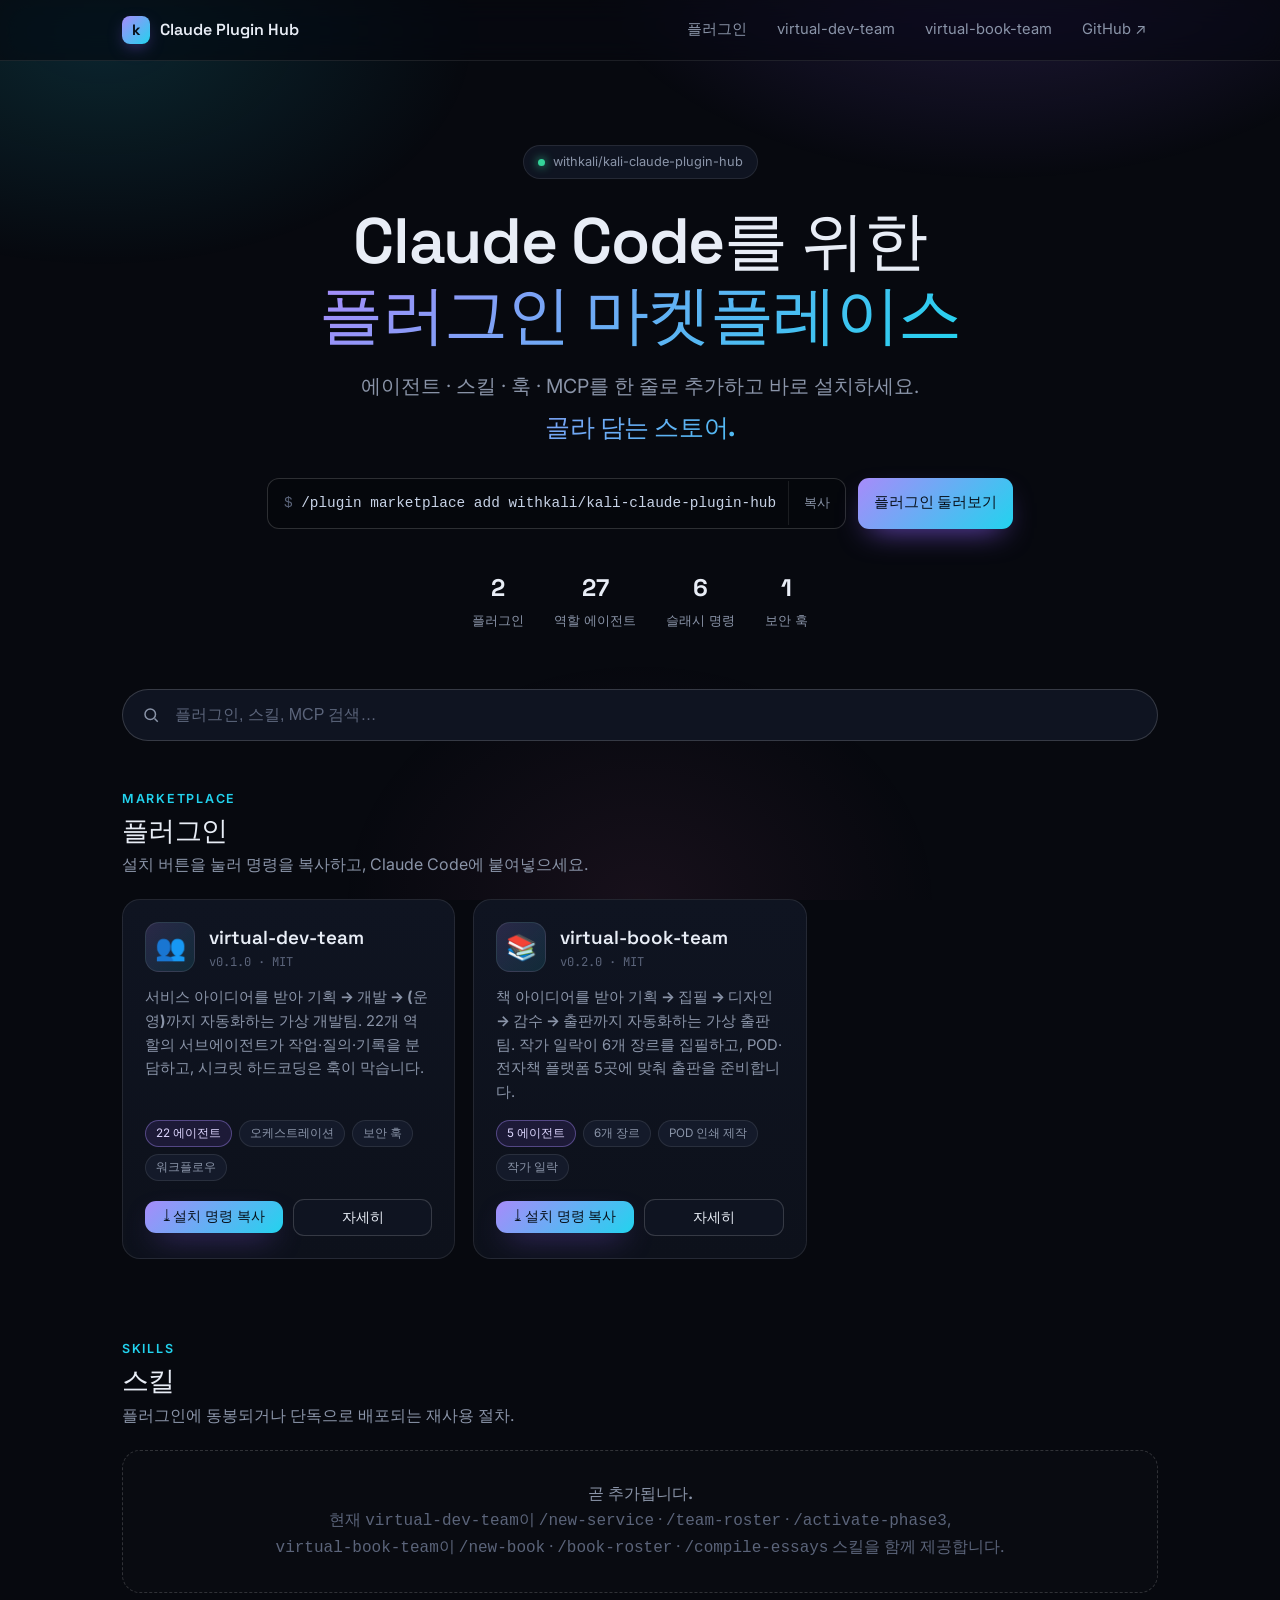
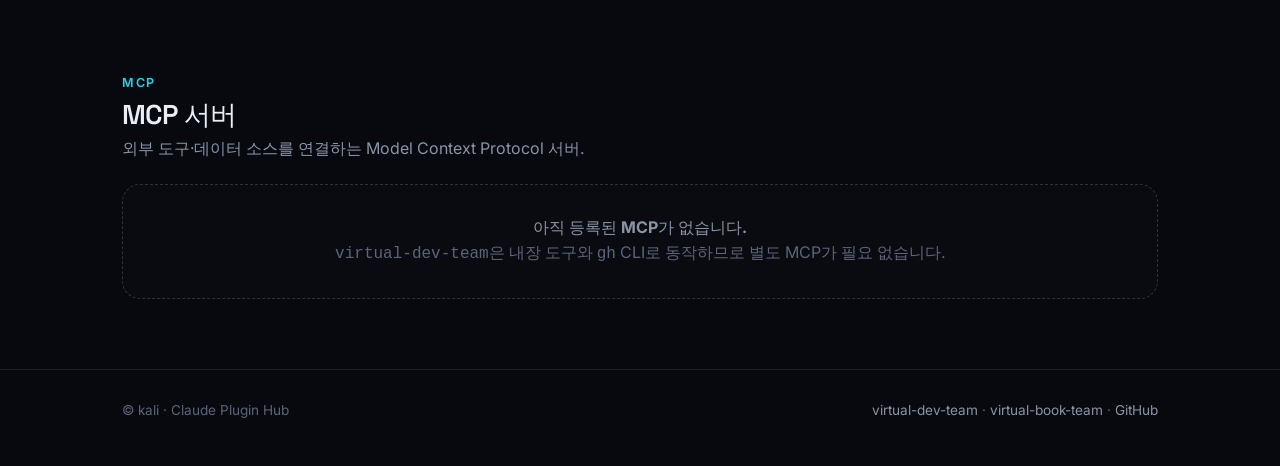
==== commit 760a9240: "docs(book-team): 사이트에 v0.2.0 반영 — 실제 POD 인쇄 제작 기능 - 버전 0.1.0 → 0.2.0 (목록 카드·상세·facts) - 상세: '실제 POD " ====
--- a/docs/index.html
+++ b/docs/index.html
@@ -93,14 +93,14 @@
             <div class="card-icon">📚</div>
             <div class="card-title">
               <span class="name">virtual-book-team</span>
-              <span class="ver">v0.1.0 · MIT</span>
+              <span class="ver">v0.2.0 · MIT</span>
             </div>
           </div>
           <p class="desc">책 아이디어를 받아 <strong>기획 → 집필 → 디자인 → 감수 → 출판</strong>까지 자동화하는 가상 출판팀. 작가 <em>일락</em>이 6개 장르를 집필하고, POD·전자책 플랫폼 5곳에 맞춰 출판을 준비합니다.</p>
           <div class="tags">
             <span class="tag accent">5 에이전트</span>
             <span class="tag">6개 장르</span>
-            <span class="tag">POD·전자책</span>
+            <span class="tag">POD 인쇄 제작</span>
             <span class="tag">작가 일락</span>
           </div>
           <div class="card-actions">
